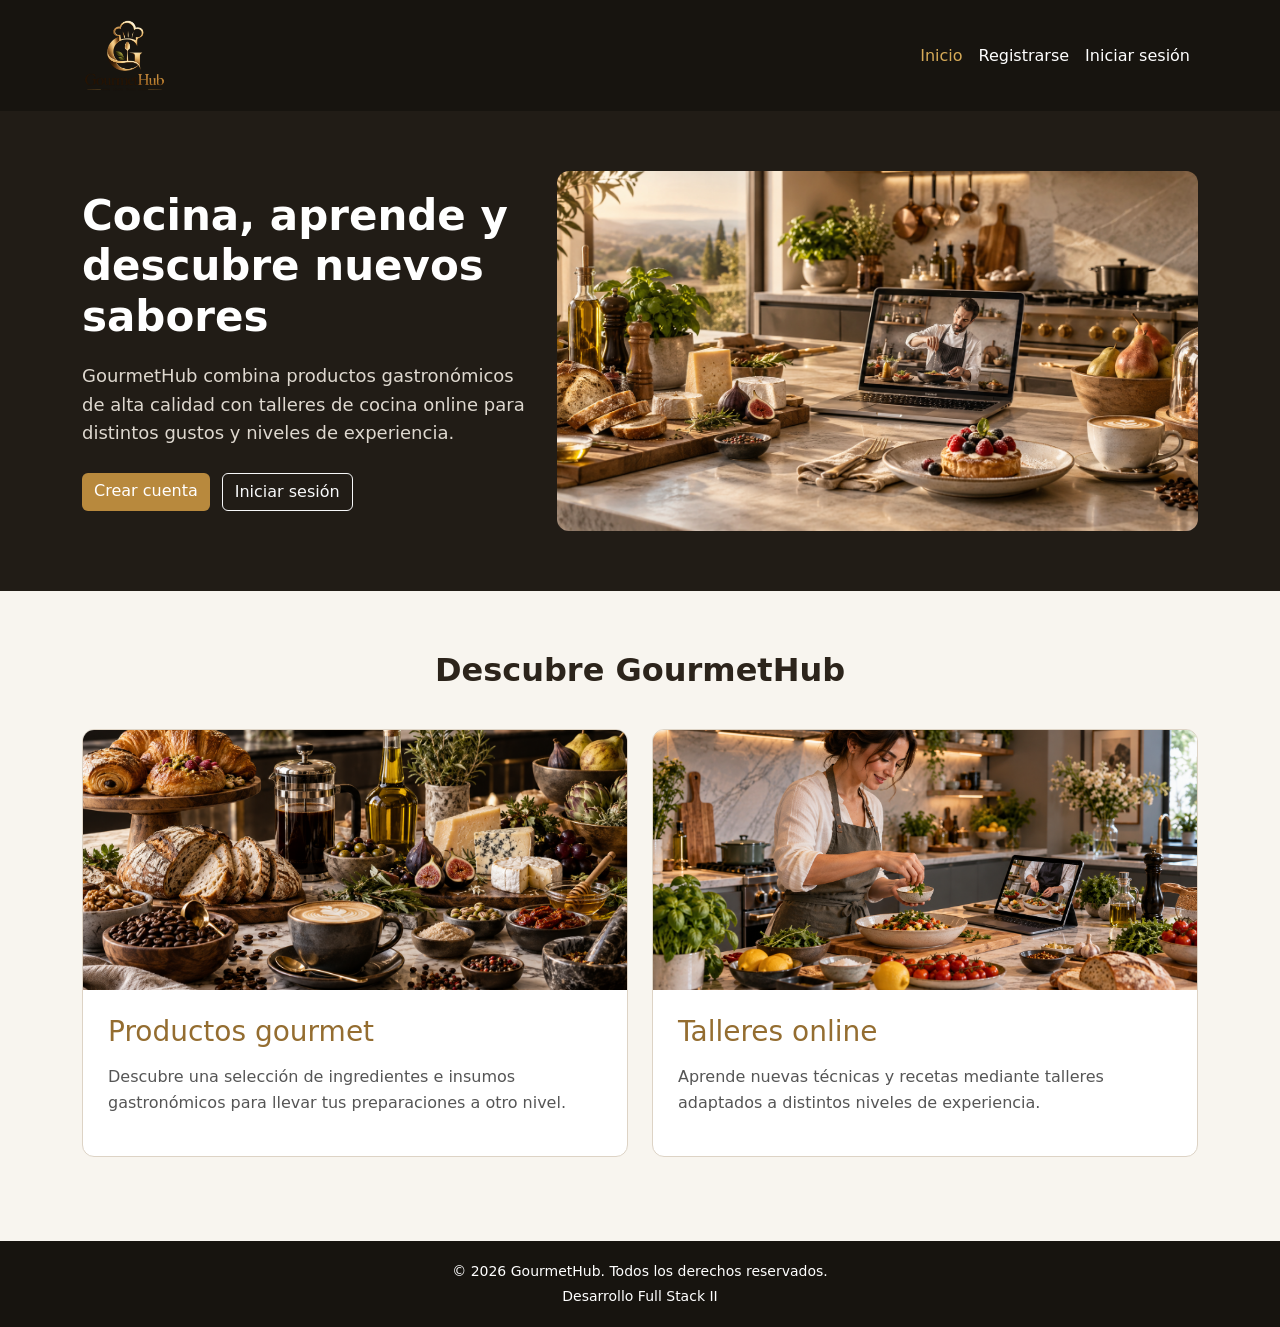
==== index.html @ 0462a15c "Se agrega página de inicio y estilos de GourmetHub" ====
<!doctype html>
<html lang="es">
  <head>
    <meta charset="UTF-8" />
    <meta name="viewport" content="width=device-width, initial-scale=1.0" />

    <title>GourmetHub | Inicio</title>

    <link rel="icon" type="image/png" href="assets/img/logo_emblema.png" />

    <link
      href="https://cdn.jsdelivr.net/npm/bootstrap@5.3.8/dist/css/bootstrap.min.css"
      rel="stylesheet"
    />

    <link rel="stylesheet" href="css/style.css" />
  </head>

  <body>
    <header>
      <nav class="navbar navbar-expand-lg navbar-dark navbar-gourmet">
        <div class="container">
          <!-- Logo -->
          <a class="navbar-brand" href="index.html">
            <img
              src="assets/img/logo.png"
              alt="Logo GourmetHub"
              class="logo-gourmet"
            />
          </a>

          <!-- Botón para celular -->
          <button
            class="navbar-toggler"
            type="button"
            data-bs-toggle="collapse"
            data-bs-target="#menuPrincipal"
            aria-controls="menuPrincipal"
            aria-expanded="false"
            aria-label="Abrir menú"
          >
            <span class="navbar-toggler-icon"></span>
          </button>

          <!-- Navegación -->
          <div class="collapse navbar-collapse" id="menuPrincipal">
            <ul class="navbar-nav ms-auto">
              <li class="nav-item">
                <a class="nav-link active" href="index.html">Inicio</a>
              </li>

              <li class="nav-item">
                <a class="nav-link" href="registro.html">Registrarse</a>
              </li>

              <li class="nav-item">
                <a class="nav-link" href="login.html">Iniciar sesión</a>
              </li>
            </ul>
          </div>
        </div>
      </nav>
    </header>

    <main>
      <!-- Sección principal -->
      <section class="seccion-principal">
        <div class="container">
          <div class="row align-items-center">
            <div class="col-lg-5">
              <h1>Cocina, aprende y descubre nuevos sabores</h1>

              <p>
                GourmetHub combina productos gastronómicos de alta calidad con
                talleres de cocina online para distintos gustos y niveles de
                experiencia.
              </p>

              <div class="botones-principales">
                <a href="registro.html" class="btn btn-gourmet">
                  Crear cuenta
                </a>

                <a href="login.html" class="btn btn-outline-light">
                  Iniciar sesión
                </a>
              </div>
            </div>

            <!-- Imagen: principal.png -->
            <div class="col-lg-7 text-center">
              <img
                src="assets/img/principal.png"
                alt="Experiencia gastronómica GourmetHub"
                class="imagen-principal"
              />
            </div>
          </div>
        </div>
      </section>

      <!-- Información GourmetHub -->
      <section class="seccion-gourmet">
        <div class="container">
          <h2 class="text-center">Descubre GourmetHub</h2>

          <div class="row align-items-stretch">
            <article class="col-md-6 mb-4">
              <div class="tarjeta-gourmet h-100">
                <!-- Imagen: productos_gourmet.png -->
                <img
                  src="assets/img/productos_gourmet.png"
                  alt="Productos gourmet"
                  class="imagen-tarjeta"
                />

                <div class="contenido-tarjeta">
                  <h3>Productos gourmet</h3>

                  <p>
                    Descubre una selección de ingredientes e insumos
                    gastronómicos para llevar tus preparaciones a otro nivel.
                  </p>
                </div>
              </div>
            </article>

            <article class="col-md-6 mb-4">
              <div class="tarjeta-gourmet h-100">
                <!-- Imagen: cursos_talleres.png -->
                <img
                  src="assets/img/cursos_talleres.png"
                  alt="Talleres de cocina online"
                  class="imagen-tarjeta"
                />

                <div class="contenido-tarjeta">
                  <h3>Talleres online</h3>

                  <p>
                    Aprende nuevas técnicas y recetas mediante talleres
                    adaptados a distintos niveles de experiencia.
                  </p>
                </div>
              </div>
            </article>
          </div>
        </div>
      </section>
    </main>

    <footer class="footer-gourmet">
      <div class="container text-center">
        <p class="mb-1">© 2026 GourmetHub. Todos los derechos reservados.</p>
        <p class="mb-0">Desarrollo Full Stack II</p>
      </div>
    </footer>

    <script src="https://cdn.jsdelivr.net/npm/bootstrap@5.3.8/dist/js/bootstrap.bundle.min.js"></script>
  </body>
</html>
---- css/style.css ----
/* GENERAL */
body {
  min-height: 100vh;
  display: flex;
  flex-direction: column;
  background-color: #f8f5ef;
}

/* NAVBAR */
.navbar-gourmet {
  background-color: #17140f;
}

.logo-gourmet {
  width: 85px;
  height: auto;
}

.navbar-gourmet .nav-link {
  color: #ffffff;
}

.navbar-gourmet .nav-link:hover {
  color: #d6aa58;
}

.navbar-gourmet .nav-link.active {
  color: #d6aa58;
}

/* SECCIÓN PRINCIPAL */
.seccion-principal {
  background-color: #211c16;
  color: #ffffff;
  padding: 60px 0;
}

.seccion-principal h1 {
  font-size: 42px;
  font-weight: bold;
  margin-bottom: 20px;
}

.seccion-principal p {
  font-size: 18px;
  line-height: 1.6;
  color: #ded8cf;
  margin-bottom: 25px;
}

/* Botones principales */
.botones-principales {
  display: flex;
  gap: 12px;
  flex-wrap: wrap;
}

.btn-gourmet {
  background-color: #b8893d;
  color: #ffffff;
  border: none;
}

.btn-gourmet:hover {
  background-color: #946d30;
  color: #ffffff;
}

/* Imagen principal */
.imagen-principal {
  width: 100%;
  max-width: 750px;
  height: 360px;
  object-fit: cover;
  border-radius: 12px;
}

/* SECCIÓN GOURMET */
.seccion-gourmet {
  padding: 60px 0;
}

.seccion-gourmet h2 {
  margin-bottom: 40px;
  color: #2c241b;
  font-weight: bold;
}

/* Tarjetas */
.tarjeta-gourmet {
  background-color: #ffffff;
  border: 1px solid #ddd3c5;
  border-radius: 12px;
  overflow: hidden;
}

.imagen-tarjeta {
  width: 100%;
  height: 260px;
  object-fit: cover;
}

.contenido-tarjeta {
  padding: 25px;
}

.contenido-tarjeta h3 {
  color: #946d30;
  margin-bottom: 15px;
}

.contenido-tarjeta p {
  color: #555555;
  line-height: 1.6;
}

/* FOOTER */
.footer-gourmet {
  background-color: #17140f;
  color: #ffffff;
  padding: 20px 0;
  margin-top: auto;
  font-size: 14px;
}

/* Para tablet y celular */
@media (max-width: 991px) {
  .seccion-principal {
    text-align: center;
  }

  .botones-principales {
    justify-content: center;
  }

  .imagen-principal {
    margin-top: 35px;
  }
}

/* Para celular */
@media (max-width: 576px) {
  .seccion-principal {
    padding: 40px 15px;
  }

  .seccion-principal h1 {
    font-size: 32px;
  }

  .seccion-principal p {
    font-size: 16px;
  }

  .imagen-principal {
    height: 240px;
  }

  .imagen-tarjeta {
    height: 210px;
  }

  .logo-gourmet {
    width: 70px;
  }
}
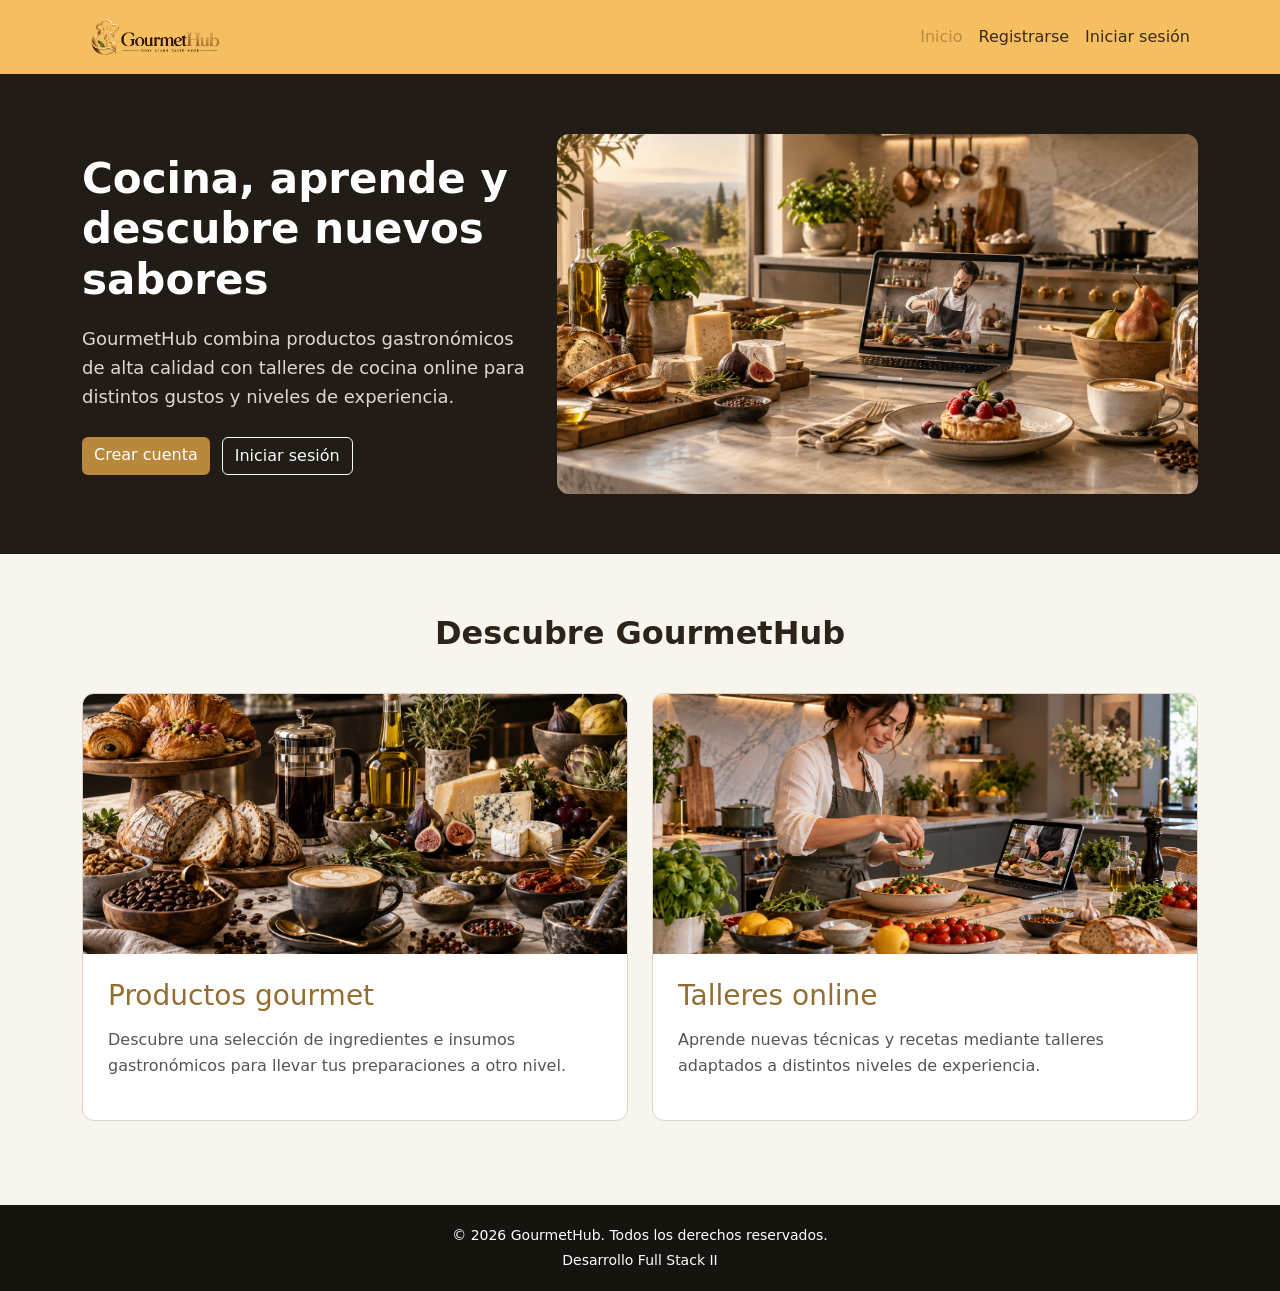
==== commit 77b2a0f6: "Se ajusta diseño y navegación de la página de inicio" ====
--- a/index.html
+++ b/index.html
@@ -23,7 +23,7 @@
           <!-- Logo -->
           <a class="navbar-brand" href="index.html">
             <img
-              src="assets/img/logo.png"
+              src="assets/img/logo_letras.png"
               alt="Logo GourmetHub"
               class="logo-gourmet"
             />
--- a/css/style.css
+++ b/css/style.css
@@ -8,24 +8,24 @@
 
 /* NAVBAR */
 .navbar-gourmet {
-  background-color: #17140f;
+  background-color: #f5be60;
 }
 
 .logo-gourmet {
-  width: 85px;
+  width: 145px;
   height: auto;
 }
 
 .navbar-gourmet .nav-link {
-  color: #ffffff;
+  color: #3b2a1a;
 }
 
 .navbar-gourmet .nav-link:hover {
-  color: #d6aa58;
+  color: #b8893d;
 }
 
 .navbar-gourmet .nav-link.active {
-  color: #d6aa58;
+  color: #b8893d;
 }
 
 /* SECCIÓN PRINCIPAL */
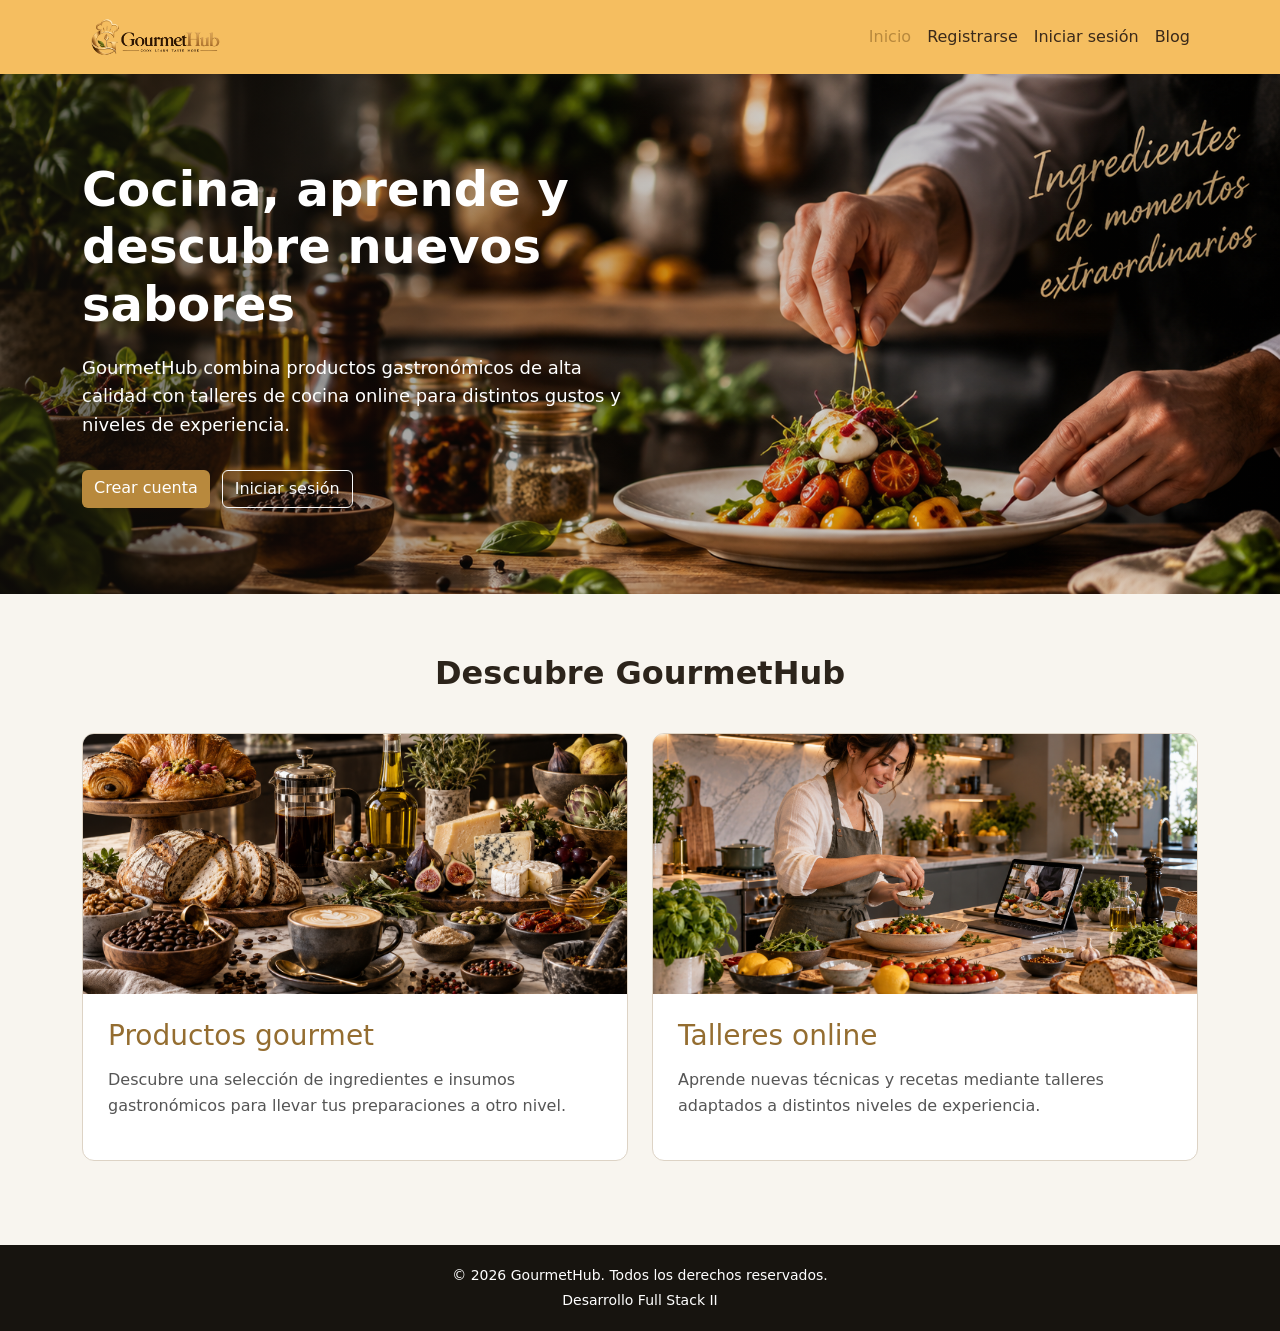
==== commit 10f09d62: "Se actualiza banner principal y estilos responsivos" ====
--- a/index.html
+++ b/index.html
@@ -56,6 +56,9 @@
               <li class="nav-item">
                 <a class="nav-link" href="login.html">Iniciar sesión</a>
               </li>
+              <li class="nav-item">
+                <a class="nav-link" href="#">Blog</a>
+              </li>
             </ul>
           </div>
         </div>
@@ -66,34 +69,27 @@
       <!-- Sección principal -->
       <section class="seccion-principal">
         <div class="container">
-          <div class="row align-items-center">
-            <div class="col-lg-5">
-              <h1>Cocina, aprende y descubre nuevos sabores</h1>
+          <div class="row">
+            <div class="col-lg-6">
+              <div class="contenido-principal">
+                <h1>Cocina, aprende y descubre nuevos sabores</h1>
 
-              <p>
-                GourmetHub combina productos gastronómicos de alta calidad con
-                talleres de cocina online para distintos gustos y niveles de
-                experiencia.
-              </p>
+                <p>
+                  GourmetHub combina productos gastronómicos de alta calidad con
+                  talleres de cocina online para distintos gustos y niveles de
+                  experiencia.
+                </p>
 
-              <div class="botones-principales">
-                <a href="registro.html" class="btn btn-gourmet">
-                  Crear cuenta
-                </a>
+                <div class="botones-principales">
+                  <a href="registro.html" class="btn btn-gourmet">
+                    Crear cuenta
+                  </a>
 
-                <a href="login.html" class="btn btn-outline-light">
-                  Iniciar sesión
-                </a>
+                  <a href="login.html" class="btn btn-outline-light">
+                    Iniciar sesión
+                  </a>
+                </div>
               </div>
-            </div>
-
-            <!-- Imagen: principal.png -->
-            <div class="col-lg-7 text-center">
-              <img
-                src="assets/img/principal.png"
-                alt="Experiencia gastronómica GourmetHub"
-                class="imagen-principal"
-              />
             </div>
           </div>
         </div>
@@ -158,4 +154,4 @@
 
     <script src="https://cdn.jsdelivr.net/npm/bootstrap@5.3.8/dist/js/bootstrap.bundle.min.js"></script>
   </body>
-</html>+</html>
--- a/css/style.css
+++ b/css/style.css
@@ -30,22 +30,40 @@
 
 /* SECCIÓN PRINCIPAL */
 .seccion-principal {
-  background-color: #211c16;
-  color: #ffffff;
-  padding: 60px 0;
-}
-
-.seccion-principal h1 {
-  font-size: 42px;
+  background:
+    linear-gradient(
+      /* el degradado va de izquierda a derecha*/ 90deg,
+      rgba(20, 16, 12, 0.65) 0%,
+      rgba(20, 16, 12, 0.25) 45%,
+      rgba(20, 16, 12, 0.05) 100% /* casi transparente al lado derecho */
+    ),
+    url("../assets/img/Banner2.png");
+  background-size: cover;
+  background-position: center;
+  background-repeat: no-repeat;
+  min-height: 520px;
+  display: flex;
+  align-items: center;
+  color: #ffffff;
+  padding: 70px 0;
+}
+
+.contenido-principal {
+  max-width: 600px;
+  text-align: left;
+}
+
+.contenido-principal h1 {
+  font-size: 48px;
   font-weight: bold;
   margin-bottom: 20px;
 }
 
-.seccion-principal p {
+.contenido-principal p {
   font-size: 18px;
   line-height: 1.6;
-  color: #ded8cf;
-  margin-bottom: 25px;
+  color: #ffffff;
+  margin-bottom: 30px;
 }
 
 /* Botones principales */
@@ -53,6 +71,7 @@
   display: flex;
   gap: 12px;
   flex-wrap: wrap;
+  justify-content: flex-start;
 }
 
 .btn-gourmet {
@@ -64,15 +83,6 @@
 .btn-gourmet:hover {
   background-color: #946d30;
   color: #ffffff;
-}
-
-/* Imagen principal */
-.imagen-principal {
-  width: 100%;
-  max-width: 750px;
-  height: 360px;
-  object-fit: cover;
-  border-radius: 12px;
 }
 
 /* SECCIÓN GOURMET */
@@ -114,6 +124,111 @@
   line-height: 1.6;
 }
 
+/* ----------------------------- */
+/* FORMULARIO REGISTRO */
+.formulario-principal {
+  flex: 1;
+  background-color: #f8f5ef;
+  padding: 60px 0;
+}
+
+.seccion-formulario {
+  width: 100%;
+}
+
+.contenedor-formulario {
+  max-width: 700px;
+  margin: 0 auto;
+  background-color: #ffffff;
+  padding: 35px;
+  border: 1px solid #ddd3c5;
+  border-radius: 12px;
+}
+
+.contenedor-formulario h1 {
+  text-align: center;
+  color: #2c241b;
+  margin-bottom: 10px;
+}
+
+.texto-formulario {
+  text-align: center;
+  color: #666666;
+  margin-bottom: 30px;
+}
+
+/* CAMPOS */
+.contenedor-formulario .form-label {
+  color: #2c241b;
+  font-weight: 500;
+}
+
+.contenedor-formulario .form-control,
+.contenedor-formulario .form-select {
+  border: 1px solid #cfc5b7;
+}
+
+.contenedor-formulario .form-control:focus,
+.contenedor-formulario .form-select:focus {
+  border-color: #b8893d;
+  box-shadow: 0 0 0 3px rgba(184, 137, 61, 0.2);
+}
+
+/* RESTRICCIONES */
+.restricciones-registro {
+  display: grid;
+  grid-template-columns: repeat(2, 1fr);
+  gap: 10px 20px;
+}
+
+.form-check-label {
+  color: #3b332a;
+}
+
+/* RECETAS DE INTERES */
+.receta-interes {
+  background-color: #f6f1e9;
+  border: 1px solid #ddd3c5;
+  border-radius: 10px;
+  padding: 20px;
+  margin-bottom: 15px;
+}
+
+.btn-outline-gourmet {
+  color: #946d30;
+  border: 1px solid #946d30;
+}
+
+.btn-outline-gourmet:hover {
+  background-color: #946d30;
+  color: #ffffff;
+}
+
+/* MENSAJES */
+.mensaje-error {
+  color: #c0392b;
+  font-size: 14px;
+  margin-top: 5px;
+  margin-bottom: 0;
+}
+
+/* ENLACE LOGIN */
+.enlace-formulario {
+  text-align: center;
+  color: #666666;
+  margin-top: 20px;
+  margin-bottom: 0;
+}
+
+.enlace-formulario a {
+  color: #946d30;
+  text-decoration: none;
+}
+
+.enlace-formulario a:hover {
+  text-decoration: underline;
+}
+
 /* FOOTER */
 .footer-gourmet {
   background-color: #17140f;
@@ -126,41 +241,37 @@
 /* Para tablet y celular */
 @media (max-width: 991px) {
   .seccion-principal {
-    text-align: center;
-  }
-
-  .botones-principales {
-    justify-content: center;
-  }
-
-  .imagen-principal {
-    margin-top: 35px;
+    min-height: 480px;
+    background-position: center;
+  }
+
+  .contenido-principal {
+    max-width: 600px;
   }
 }
 
 /* Para celular */
 @media (max-width: 576px) {
   .seccion-principal {
-    padding: 40px 15px;
-  }
-
-  .seccion-principal h1 {
-    font-size: 32px;
-  }
-
-  .seccion-principal p {
+    min-height: 450px;
+    padding: 50px 20px;
+    background-position: 65% center;
+  }
+
+  .contenido-principal {
+    max-width: 100%;
+    text-align: center;
+  }
+
+  .contenido-principal h1 {
+    font-size: 34px;
+  }
+
+  .contenido-principal p {
     font-size: 16px;
   }
 
-  .imagen-principal {
-    height: 240px;
-  }
-
-  .imagen-tarjeta {
-    height: 210px;
-  }
-
-  .logo-gourmet {
-    width: 70px;
-  }
-}+  .botones-principales {
+    justify-content: center;
+  }
+}
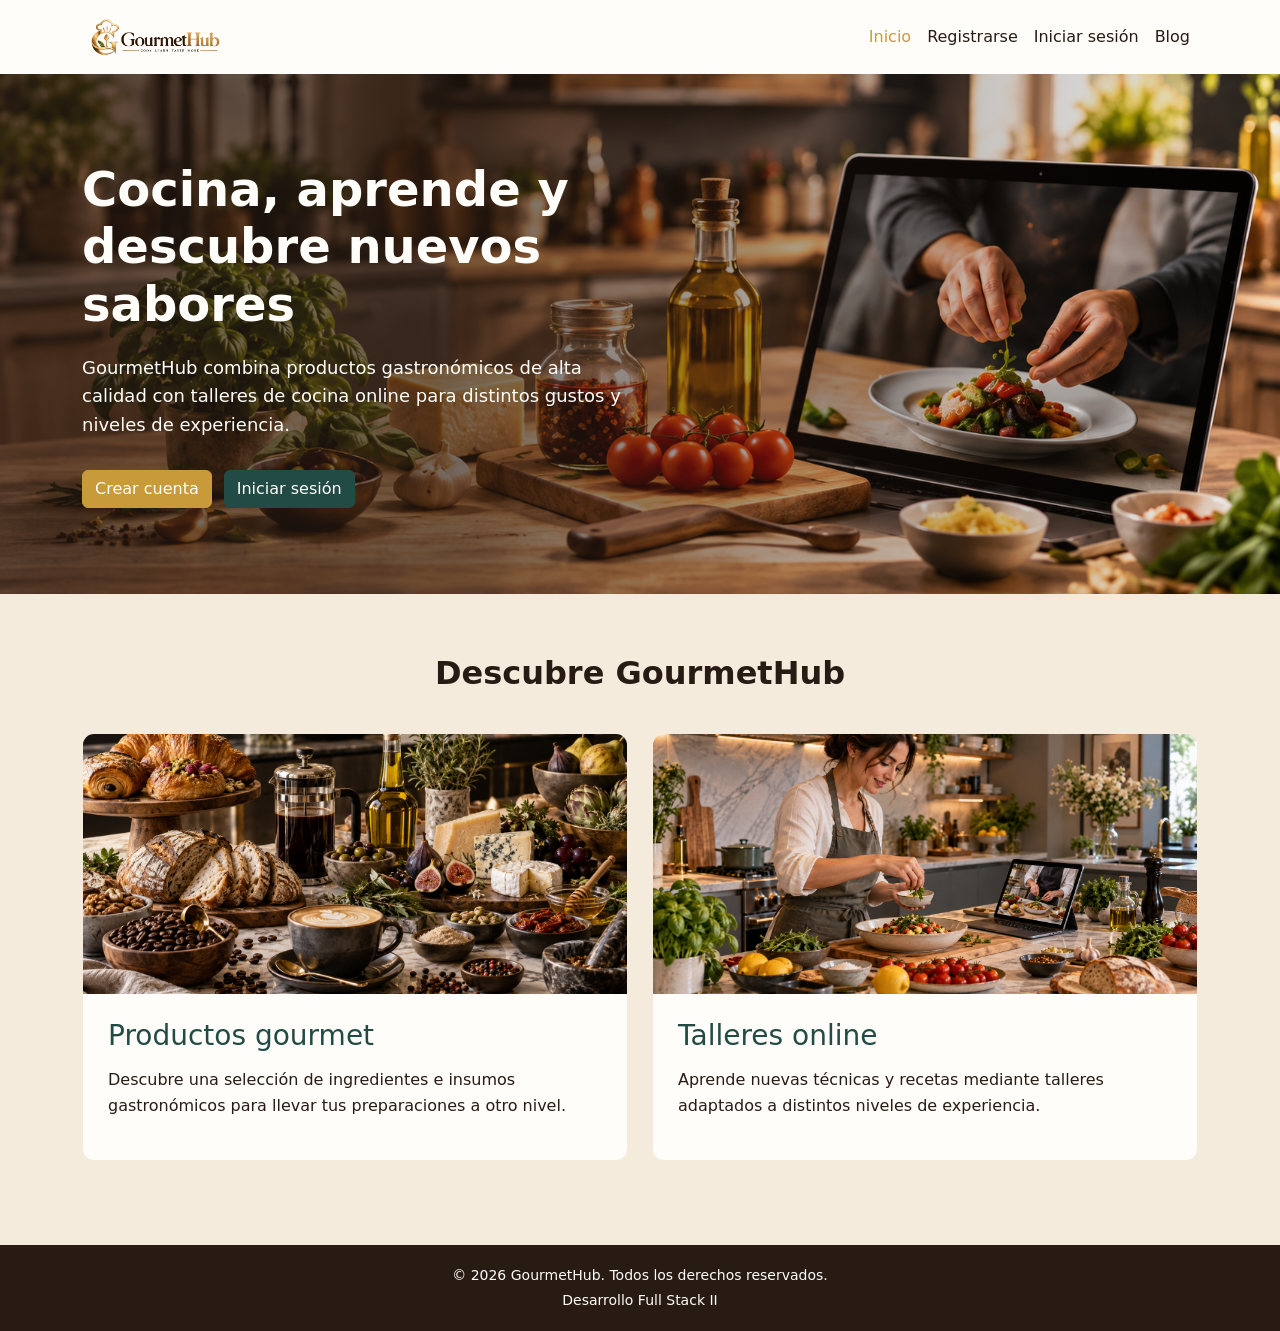
==== commit ccf9a2e7: "Se completa login y ajustes finales" ====
--- a/index.html
+++ b/index.html
@@ -18,7 +18,7 @@
 
   <body>
     <header>
-      <nav class="navbar navbar-expand-lg navbar-dark navbar-gourmet">
+      <nav class="navbar navbar-expand-lg navbar-light navbar-gourmet">
         <div class="container">
           <!-- Logo -->
           <a class="navbar-brand" href="index.html">
--- a/css/style.css
+++ b/css/style.css
@@ -3,12 +3,13 @@
   min-height: 100vh;
   display: flex;
   flex-direction: column;
-  background-color: #f8f5ef;
+  background-color: #f4ebdd;
+  color: #281b14;
 }
 
 /* NAVBAR */
 .navbar-gourmet {
-  background-color: #f5be60;
+  background-color: #fffdf9;
 }
 
 .logo-gourmet {
@@ -17,15 +18,16 @@
 }
 
 .navbar-gourmet .nav-link {
-  color: #3b2a1a;
+  color: #281b14;
+  font-weight: 500;
 }
 
 .navbar-gourmet .nav-link:hover {
-  color: #b8893d;
+  color: #c99a3a;
 }
 
 .navbar-gourmet .nav-link.active {
-  color: #b8893d;
+  color: #c99a3a;
 }
 
 /* SECCIÓN PRINCIPAL */
@@ -33,18 +35,19 @@
   background:
     linear-gradient(
       /* el degradado va de izquierda a derecha*/ 90deg,
-      rgba(20, 16, 12, 0.65) 0%,
-      rgba(20, 16, 12, 0.25) 45%,
-      rgba(20, 16, 12, 0.05) 100% /* casi transparente al lado derecho */
+      rgba(40, 27, 20, 0.65) 0%,
+      rgba(40, 27, 20, 0.65) 35%,
+      rgba(40, 27, 20, 0.3) 70%,
+      rgba(40, 27, 20, 0.05) 100% /* casi transparente al lado derecho */
     ),
-    url("../assets/img/Banner2.png");
+    url("../assets/img/Banner1.png");
   background-size: cover;
   background-position: center;
   background-repeat: no-repeat;
   min-height: 520px;
   display: flex;
   align-items: center;
-  color: #ffffff;
+  color: #fffdf9;
   padding: 70px 0;
 }
 
@@ -57,12 +60,13 @@
   font-size: 48px;
   font-weight: bold;
   margin-bottom: 20px;
+  color: #fffdf9;
 }
 
 .contenido-principal p {
   font-size: 18px;
   line-height: 1.6;
-  color: #ffffff;
+  color: #fffdf9;
   margin-bottom: 30px;
 }
 
@@ -75,31 +79,45 @@
 }
 
 .btn-gourmet {
-  background-color: #b8893d;
-  color: #ffffff;
-  border: none;
+  background-color: #c99a3a;
+  color: #fffdf9;
+  border: 1px solid #c99a3a;
 }
 
 .btn-gourmet:hover {
-  background-color: #946d30;
-  color: #ffffff;
+  background-color: #281b14;
+  color: #fffdf9;
+  border-color: #281b14;
+}
+
+.botones-principales .btn-outline-light {
+  background-color: #234b45;
+  color: #fffdf9;
+  border: 1px solid #234b45;
+}
+
+.botones-principales .btn-outline-light:hover {
+  background-color: #281b14;
+  color: #fffdf9;
+  border-color: #281b14;
 }
 
 /* SECCIÓN GOURMET */
 .seccion-gourmet {
   padding: 60px 0;
+  background-color: #f4ebdd;
 }
 
 .seccion-gourmet h2 {
   margin-bottom: 40px;
-  color: #2c241b;
+  color: #281b14;
   font-weight: bold;
 }
 
 /* Tarjetas */
 .tarjeta-gourmet {
-  background-color: #ffffff;
-  border: 1px solid #ddd3c5;
+  background-color: #fffdf9;
+  border: 1px solid #f4ebdd;
   border-radius: 12px;
   overflow: hidden;
 }
@@ -115,12 +133,12 @@
 }
 
 .contenido-tarjeta h3 {
-  color: #946d30;
+  color: #234b45;
   margin-bottom: 15px;
 }
 
 .contenido-tarjeta p {
-  color: #555555;
+  color: #281b14;
   line-height: 1.6;
 }
 
@@ -128,7 +146,7 @@
 /* FORMULARIO REGISTRO */
 .formulario-principal {
   flex: 1;
-  background-color: #f8f5ef;
+  background-color: #f4ebdd;
   padding: 60px 0;
 }
 
@@ -139,39 +157,41 @@
 .contenedor-formulario {
   max-width: 700px;
   margin: 0 auto;
-  background-color: #ffffff;
+  background-color: #fffdf9;
   padding: 35px;
-  border: 1px solid #ddd3c5;
+  border: 1px solid #f4ebdd;
   border-radius: 12px;
 }
 
 .contenedor-formulario h1 {
   text-align: center;
-  color: #2c241b;
+  color: #281b14;
   margin-bottom: 10px;
 }
 
 .texto-formulario {
   text-align: center;
-  color: #666666;
+  color: #234b45;
   margin-bottom: 30px;
 }
 
 /* CAMPOS */
 .contenedor-formulario .form-label {
-  color: #2c241b;
+  color: #281b14;
   font-weight: 500;
 }
 
 .contenedor-formulario .form-control,
 .contenedor-formulario .form-select {
-  border: 1px solid #cfc5b7;
+  background-color: #fffdf9;
+  color: #281b14;
+  border: 1px solid #c99a3a;
 }
 
 .contenedor-formulario .form-control:focus,
 .contenedor-formulario .form-select:focus {
-  border-color: #b8893d;
-  box-shadow: 0 0 0 3px rgba(184, 137, 61, 0.2);
+  border-color: #c99a3a;
+  box-shadow: 0 0 0 3px rgba(201, 154, 58, 0.2);
 }
 
 /* RESTRICCIONES */
@@ -182,26 +202,33 @@
 }
 
 .form-check-label {
-  color: #3b332a;
+  color: #281b14;
+}
+
+.form-check-input:checked {
+  background-color: #234b45;
+  border-color: #234b45;
 }
 
 /* RECETAS DE INTERES */
 .receta-interes {
-  background-color: #f6f1e9;
-  border: 1px solid #ddd3c5;
+  background-color: #f4ebdd;
+  border: 1px solid #c99a3a;
   border-radius: 10px;
   padding: 20px;
   margin-bottom: 15px;
 }
 
 .btn-outline-gourmet {
-  color: #946d30;
-  border: 1px solid #946d30;
+  color: #234b45;
+  border: 1px solid #234b45;
+  background-color: transparent;
 }
 
 .btn-outline-gourmet:hover {
-  background-color: #946d30;
-  color: #ffffff;
+  background-color: #234b45;
+  color: #fffdf9;
+  border-color: #234b45;
 }
 
 /* MENSAJES */
@@ -215,24 +242,26 @@
 /* ENLACE LOGIN */
 .enlace-formulario {
   text-align: center;
-  color: #666666;
+  color: #281b14;
   margin-top: 20px;
   margin-bottom: 0;
 }
 
 .enlace-formulario a {
-  color: #946d30;
+  color: #234b45;
   text-decoration: none;
+  font-weight: 500;
 }
 
 .enlace-formulario a:hover {
+  color: #c99a3a;
   text-decoration: underline;
 }
 
 /* FOOTER */
 .footer-gourmet {
-  background-color: #17140f;
-  color: #ffffff;
+  background-color: #281b14;
+  color: #fffdf9;
   padding: 20px 0;
   margin-top: auto;
   font-size: 14px;
@@ -274,4 +303,25 @@
   .botones-principales {
     justify-content: center;
   }
-}
+
+  .imagen-tarjeta {
+    height: 210px;
+  }
+
+  .logo-gourmet {
+    width: 110px;
+  }
+
+  /* FORMULARIO REGISTRO */
+  .formulario-principal {
+    padding: 30px 12px;
+  }
+
+  .contenedor-formulario {
+    padding: 25px 20px;
+  }
+
+  .restricciones-registro {
+    grid-template-columns: 1fr;
+  }
+}
